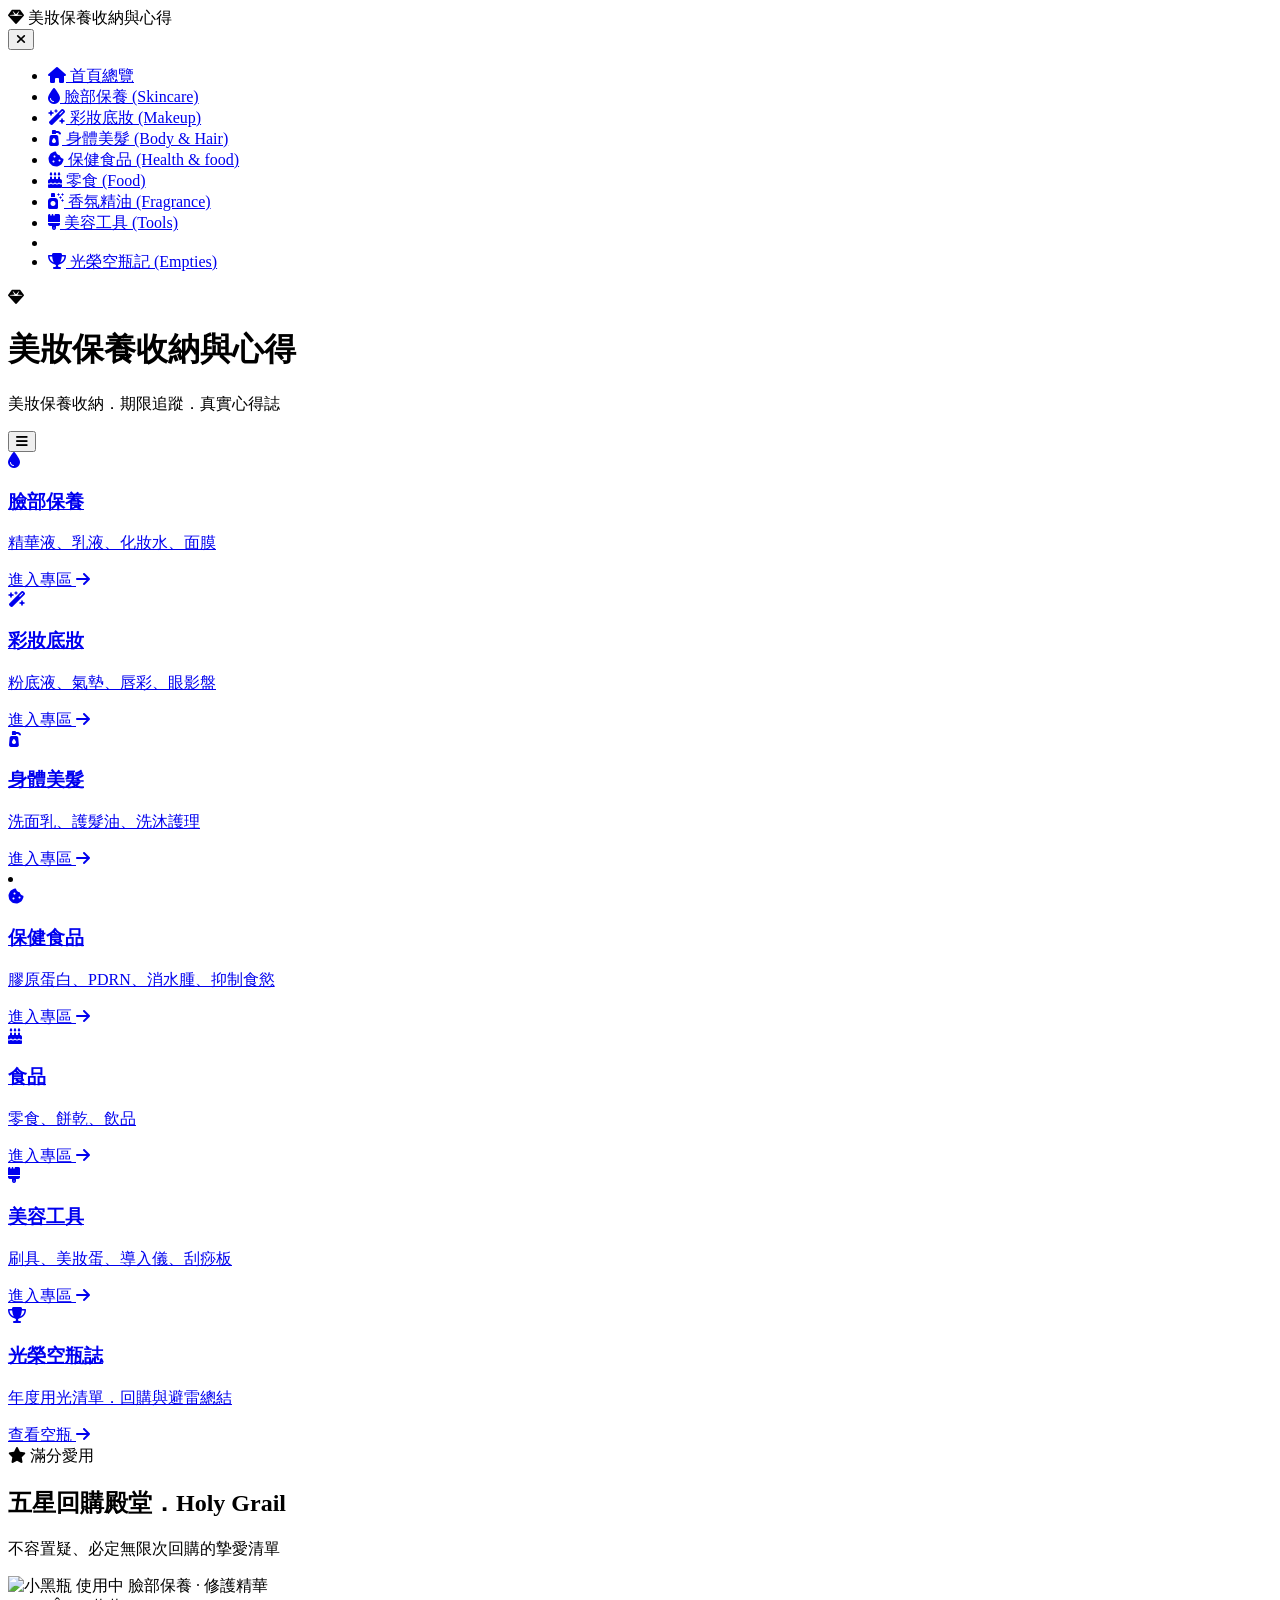
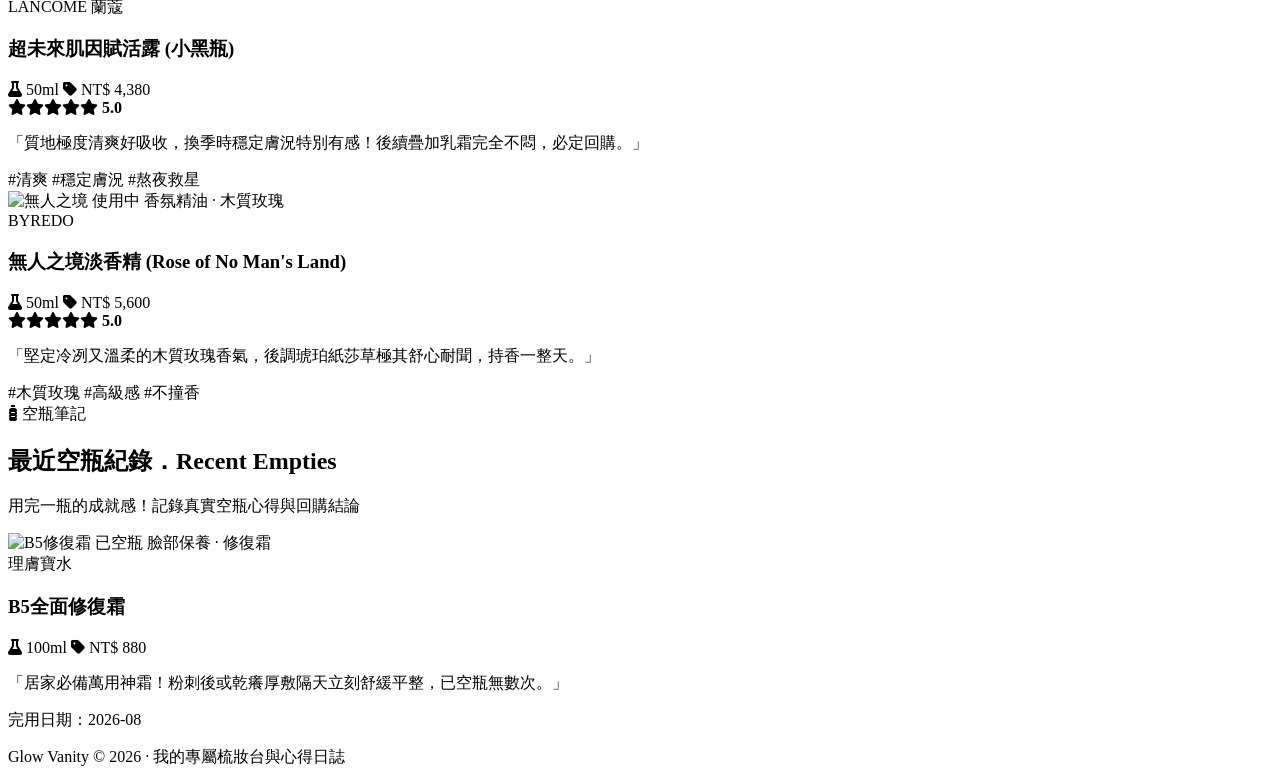
==== index.html @ 02de1ecd "Add files via upload" ====
<!DOCTYPE html>
<html lang="zh-TW">
<head>
  <meta charset="UTF-8">
  <meta name="viewport" content="width=device-width, initial-scale=1.0">
  <title>美妝保養收納與心得</title>
  
  <!-- Google Fonts & Font Awesome Icons -->
  <link rel="preconnect" href="https://fonts.googleapis.com">
  <link rel="preconnect" href="https://fonts.gstatic.com" crossorigin>
  <link href="https://fonts.googleapis.com/css2?family=Cinzel:wght@500;700&family=Noto+Serif+TC:wght@400;600;700&family=Plus+Jakarta+Sans:wght@300;400;500;600&display=swap" rel="stylesheet">
  <link rel="stylesheet" href="https://cdnjs.cloudflare.com/ajax/libs/font-awesome/6.4.0/css/all.min.css">
  
  <!-- 引入外部 CSS -->
  <link rel="stylesheet" href="CSS/index.css">
</head>
<body>
  <!-- 背景柔光氛圍裝飾 -->
  <div class="blob blob-1"></div>
  <div class="blob blob-2"></div>

  <!-- 漢堡側邊選單 (Drawer) -->
  <div class="drawer-overlay" id="drawerOverlay"></div>
  <nav class="side-drawer" id="sideDrawer">
    <div class="drawer-header">
      <div class="drawer-brand">
        <i class="fa-solid fa-gem"></i>
        <span>美妝保養收納與心得</span>
      </div>
      <button class="close-drawer-btn" id="closeDrawerBtn" aria-label="關閉選單">
        <i class="fa-solid fa-xmark"></i>
      </button>
    </div>
    <ul class="drawer-nav">
      <li>
        <a href="index.html" class="nav-link active">
          <i class="fa-solid fa-house"></i> 首頁總覽
        </a>
      </li>
      <li>
        <a href="skincare.html" class="nav-link">
          <i class="fa-solid fa-droplet"></i> 臉部保養 (Skincare)
        </a>
      </li>
      <li>
        <a href="makeup.html" class="nav-link">
          <i class="fa-solid fa-wand-magic-sparkles"></i> 彩妝底妝 (Makeup)
        </a>
      </li>
      <li>
        <a href="hairbody.html" class="nav-link">
          <i class="fa-solid fa-pump-soap"></i> 身體美髮 (Body & Hair)
        </a>
      </li>
      <li>
        <a href="healthfood.html" class="nav-link">
          <i class="fa-solid fa-cookie-bite"></i> 保健食品 (Health & food)
        </a>
      </li>
      <li>
        <a href="food.html" class="nav-link">
          <i class="fa-solid fa-cake-candles"></i> 零食 (Food)
        </a>
      </li>
      <li>
        <a href="perfume.html" class="nav-link">
          <i class="fa-solid fa-spray-can-sparkles"></i> 香氛精油 (Fragrance)
        </a>
      </li>
      <li>
        <a href="tools.html" class="nav-link">
          <i class="fa-solid fa-brush"></i> 美容工具 (Tools)
        </a>
      </li>
      <li class="divider"></li>
      <li>
        <a href="empties.html" class="nav-link">
          <i class="fa-solid fa-trophy"></i> 光榮空瓶記 (Empties)
        </a>
      </li>
    </ul>
  </nav>

  <div class="app-container">
    <!-- 頂部導覽列 -->
    <header class="app-header">
      <div class="brand">
        <div class="logo-icon"><i class="fa-solid fa-gem"></i></div>
        <div class="brand-text">
          <h1>美妝保養收納與心得</h1>
          <p class="subtitle">美妝保養收納．期限追蹤．真實心得誌</p>
        </div>
      </div>
      
      <!-- 漢堡按鈕 -->
      <button class="hamburger-btn" id="hamburgerBtn" aria-label="開啟選單">
        <i class="fa-solid fa-bars"></i>
      </button>
    </header>

    <!-- 區塊 2: 種類分區 -->
    <section class="home-section">

      <div class="category-portal-grid">
        <!-- 臉部保養 -->
        <a href="skincare.html" class="portal-card">
          <div class="portal-bg" style="background-image: url('https://images.unsplash.com/photo-1556228720-195a672e8a03?w=600&auto=format&fit=crop&q=80');"></div>
          <div class="portal-content">
            <div class="portal-icon"><i class="fa-solid fa-droplet"></i></div>
            <h3>臉部保養</h3>
            <p>精華液、乳液、化妝水、面膜</p>
            <span class="portal-link-text">進入專區 <i class="fa-solid fa-arrow-right"></i></span>
          </div>
        </a>

        <!-- 彩妝底妝 -->
        <a href="makeup.html" class="portal-card">
          <div class="portal-bg" style="background-image: url('https://images.unsplash.com/photo-1512496015851-a90fb38ba796?w=600&auto=format&fit=crop&q=80');"></div>
          <div class="portal-content">
            <div class="portal-icon"><i class="fa-solid fa-wand-magic-sparkles"></i></div>
            <h3>彩妝底妝</h3>
            <p>粉底液、氣墊、唇彩、眼影盤</p>
            <span class="portal-link-text">進入專區 <i class="fa-solid fa-arrow-right"></i></span>
          </div>
        </a>

        <!-- 身體美髮 -->
        <a href="bodyhair.html" class="portal-card">
          <div class="portal-bg" style="background-image: url('https://images.unsplash.com/photo-1535585209827-a15fcdbc4c2d?w=600&auto=format&fit=crop&q=80');"></div>
          <div class="portal-content">
            <div class="portal-icon"><i class="fa-solid fa-pump-soap"></i></div>
            <h3>身體美髮</h3>
            <p>洗面乳、護髮油、洗沐護理</p>
            <span class="portal-link-text">進入專區 <i class="fa-solid fa-arrow-right"></i></span>
          </div>
        </a><li>
        
        <!-- 保健食品 -->
        <a href="healthfood.html" class="portal-card">
          <div class="portal-bg" style="background-image: url('https://images.unsplash.com/photo-1584308666744-24d5c474f2ae?w=1200&auto=format&fit=crop&q=80');"></div>
          <div class="portal-content">
            <div class="portal-icon"><i class="fa-solid fa-cookie-bite"></i></div>
            <h3>保健食品</h3>
            <p>膠原蛋白、PDRN、消水腫、抑制食慾</p>
            <span class="portal-link-text">進入專區 <i class="fa-solid fa-arrow-right"></i></span>
          </div>
        </a>
        
        <!-- 食品 -->
        <a href="food.html" class="portal-card">
          <div class="portal-bg" style="background-image: url('https://images.unsplash.com/photo-1555396273-367ea4eb4db5?w=1600&auto=format&fit=crop&q=80');"></div>
          <div class="portal-content">
            <div class="portal-icon"><i class="fa-solid fa-cake-candles"></i></div>
            <h3>食品</h3>
            <p>零食、餅乾、飲品</p>
            <span class="portal-link-text">進入專區 <i class="fa-solid fa-arrow-right"></i></span>
          </div>
        </a>

        <!-- 美容工具 -->
        <a href="tools.html" class="portal-card">
          <div class="portal-bg" style="background-image: url('https://images.unsplash.com/photo-1527799820374-dcf8d9d4a388?w=600&auto=format&fit=crop&q=80');"></div>
          <div class="portal-content">
            <div class="portal-icon"><i class="fa-solid fa-brush"></i></div>
            <h3>美容工具</h3>
            <p>刷具、美妝蛋、導入儀、刮痧板</p>
            <span class="portal-link-text">進入專區 <i class="fa-solid fa-arrow-right"></i></span>
          </div>
        </a>

        <!-- 空瓶紀錄 -->
        <a href="empties.html" class="portal-card portal-card-accent">
          <div class="portal-bg" style="background-image: url('https://images.unsplash.com/photo-1608248597358-39ec86751225?w=600&auto=format&fit=crop&q=80');"></div>
          <div class="portal-content">
            <div class="portal-icon"><i class="fa-solid fa-trophy"></i></div>
            <h3>光榮空瓶誌</h3>
            <p>年度用光清單．回購與避雷總結</p>
            <span class="portal-link-text">查看空瓶 <i class="fa-solid fa-arrow-right"></i></span>
          </div>
        </a>
      </div>
    </section>

    <!-- 區塊 3: 5 星回購殿堂 (Holy Grail) -->
    <section class="home-section">
      <div class="section-header">
        <div class="section-title-wrap">
          <span class="section-badge badge-gold"><i class="fa-solid fa-star"></i> 滿分愛用</span>
          <h2>五星回購殿堂．Holy Grail</h2>
        </div>
        <p class="section-desc">不容置疑、必定無限次回購的摯愛清單</p>
      </div>

      <div class="products-container grid-view">
        <!-- 5星愛用 1 -->
        <article class="product-card" data-category="skincare" data-status="opened" data-expiry="2027-10-01">
          <div class="card-img-wrapper">
            <img src="https://images.unsplash.com/photo-1620916566398-39f1143ab7be?w=600&auto=format&fit=crop&q=80" alt="小黑瓶" loading="lazy">
            <span class="status-badge status-opened">使用中</span>
            <span class="category-tag">臉部保養 · 修護精華</span>
          </div>
          <div class="card-body">
            <div class="card-header-info">
              <span class="brand-title">LANCÔME 蘭蔻</span>
              <h3 class="product-title">超未來肌因賦活露 (小黑瓶)</h3>
            </div>
            <div class="product-meta">
              <span class="meta-item"><i class="fa-solid fa-flask"></i> 50ml</span>
              <span class="meta-item"><i class="fa-solid fa-tag"></i> NT$ 4,380</span>
            </div>
            <div class="review-box">
              <div class="rating-stars">
                <i class="fa-solid fa-star"></i><i class="fa-solid fa-star"></i><i class="fa-solid fa-star"></i><i class="fa-solid fa-star"></i><i class="fa-solid fa-star"></i>
                <strong class="rating-score">5.0</strong>
              </div>
              <p class="review-text">「質地極度清爽好吸收，換季時穩定膚況特別有感！後續疊加乳霜完全不悶，必定回購。」</p>
            </div>
            <div class="tags-list">
              <span class="tag-item">#清爽</span>
              <span class="tag-item">#穩定膚況</span>
              <span class="tag-item">#熬夜救星</span>
            </div>
          </div>
        </article>

        <!-- 5星愛用 2 -->
        <article class="product-card" data-category="perfume" data-status="opened" data-expiry="2029-01-01">
          <div class="card-img-wrapper">
            <img src="https://images.unsplash.com/photo-1592945403244-b3fbafd7f539?w=600&auto=format&fit=crop&q=80" alt="無人之境" loading="lazy">
            <span class="status-badge status-opened">使用中</span>
            <span class="category-tag">香氛精油 · 木質玫瑰</span>
          </div>
          <div class="card-body">
            <div class="card-header-info">
              <span class="brand-title">BYREDO</span>
              <h3 class="product-title">無人之境淡香精 (Rose of No Man's Land)</h3>
            </div>
            <div class="product-meta">
              <span class="meta-item"><i class="fa-solid fa-flask"></i> 50ml</span>
              <span class="meta-item"><i class="fa-solid fa-tag"></i> NT$ 5,600</span>
            </div>
            <div class="review-box">
              <div class="rating-stars">
                <i class="fa-solid fa-star"></i><i class="fa-solid fa-star"></i><i class="fa-solid fa-star"></i><i class="fa-solid fa-star"></i><i class="fa-solid fa-star"></i>
                <strong class="rating-score">5.0</strong>
              </div>
              <p class="review-text">「堅定冷冽又溫柔的木質玫瑰香氣，後調琥珀紙莎草極其舒心耐聞，持香一整天。」</p>
            </div>
            <div class="tags-list">
              <span class="tag-item">#木質玫瑰</span>
              <span class="tag-item">#高級感</span>
              <span class="tag-item">#不撞香</span>
            </div>
          </div>
        </article>
      </div>
    </section>

    <!-- 區塊 4: 最近空瓶總結 (Recent Empties) -->
    <section class="home-section">
      <div class="section-header">
        <div class="section-title-wrap">
          <span class="section-badge badge-purple"><i class="fa-solid fa-bottle-water"></i> 空瓶筆記</span>
          <h2>最近空瓶紀錄．Recent Empties</h2>
        </div>
        <p class="section-desc">用完一瓶的成就感！記錄真實空瓶心得與回購結論</p>
      </div>

      <div class="products-container grid-view">
        <article class="product-card" data-category="skincare" data-status="empty" data-expiry="2026-06-01">
          <div class="card-img-wrapper">
            <img src="https://images.unsplash.com/photo-1608248597358-39ec86751225?w=600&auto=format&fit=crop&q=80" alt="B5修復霜" loading="lazy">
            <span class="status-badge status-empty">已空瓶</span>
            <span class="category-tag">臉部保養 · 修復霜</span>
          </div>
          <div class="card-body">
            <div class="card-header-info">
              <span class="brand-title">理膚寶水</span>
              <h3 class="product-title">B5全面修復霜</h3>
            </div>
            <div class="product-meta">
              <span class="meta-item"><i class="fa-solid fa-flask"></i> 100ml</span>
              <span class="meta-item"><i class="fa-solid fa-tag"></i> NT$ 880</span>
            </div>
            <div class="review-box">
              <p class="review-text">「居家必備萬用神霜！粉刺後或乾癢厚敷隔天立刻舒緩平整，已空瓶無數次。」</p>
            </div>
            <div class="card-footer">
              <span class="open-date-text">完用日期：2026-08</span>
            </div>
          </div>
        </article>
      </div>
    </section>

    <!-- 頁尾 -->
    <footer class="app-footer">
      <p>Glow Vanity &copy; 2026 · 我的專屬梳妝台與心得日誌</p>
    </footer>
  </div>

  <!-- 引入外部 JavaScript -->
  <script src="JS/index.js"></script>
</body>
</html>
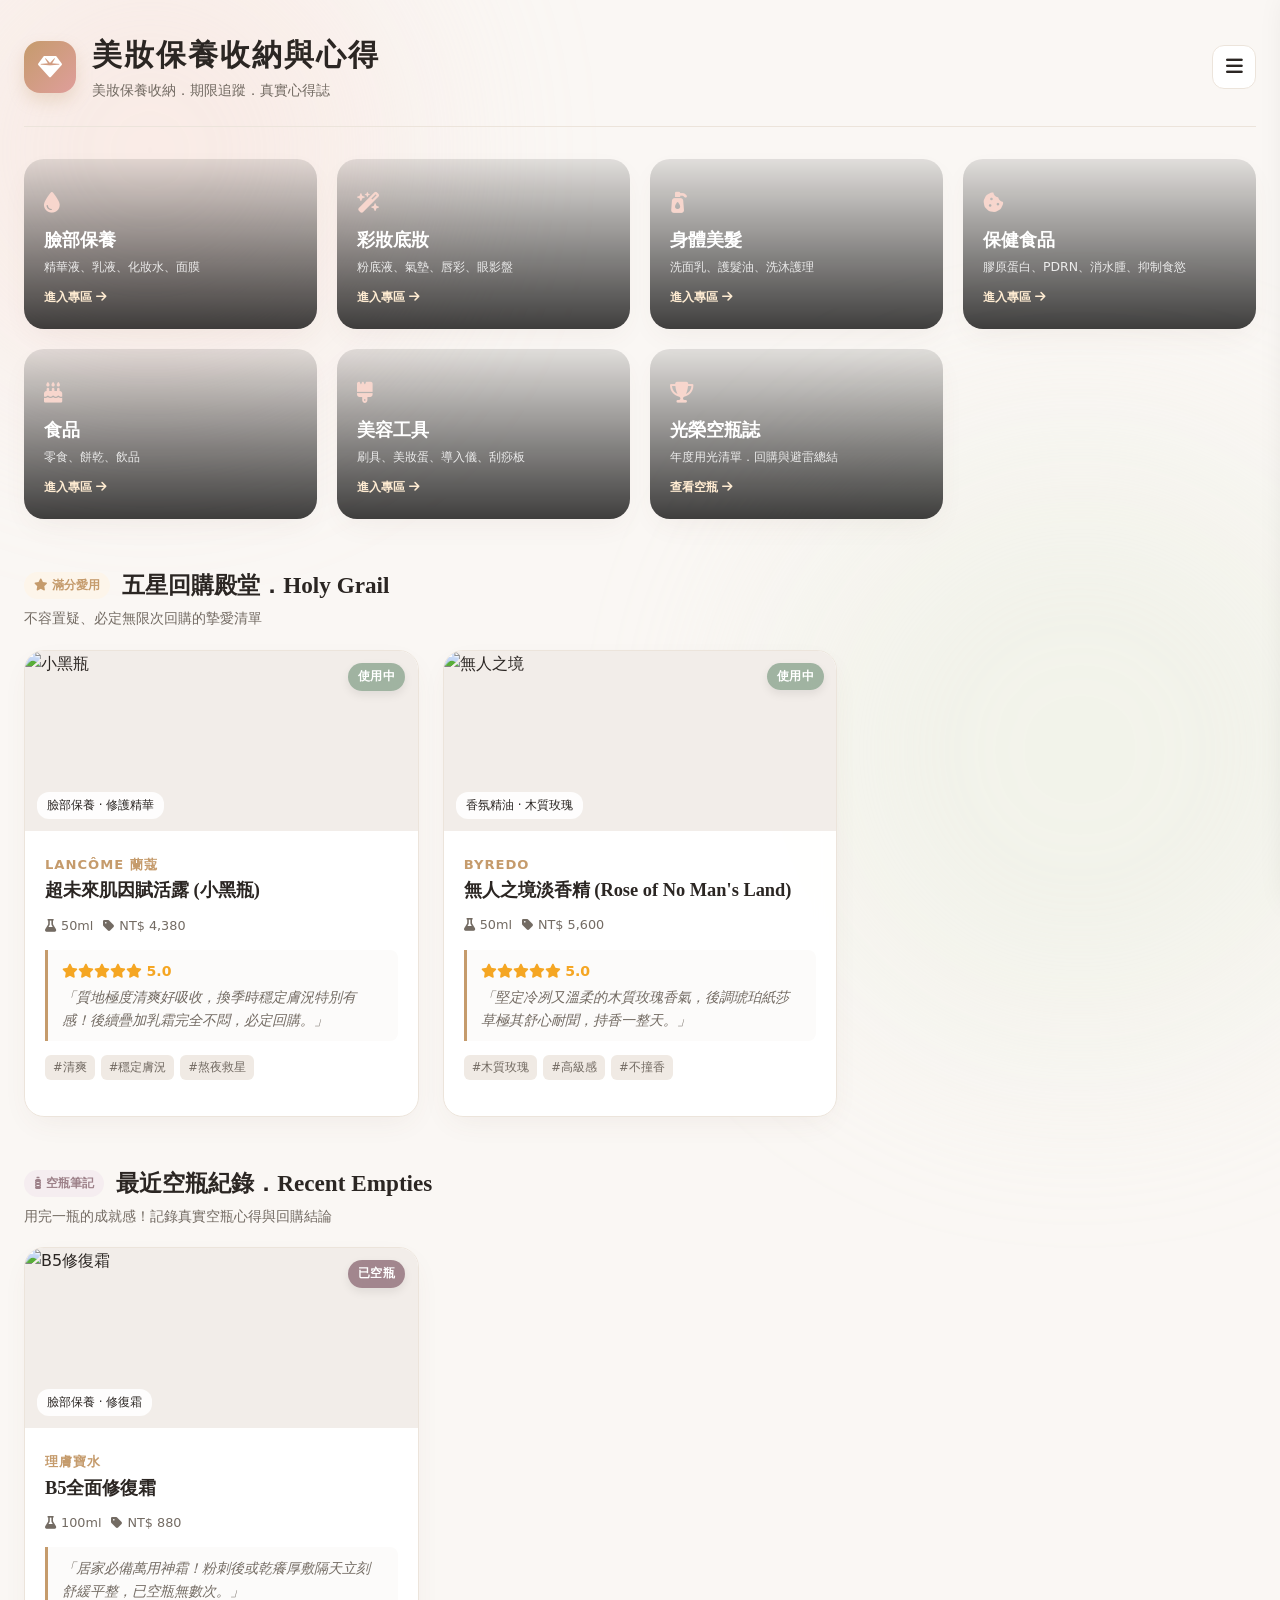
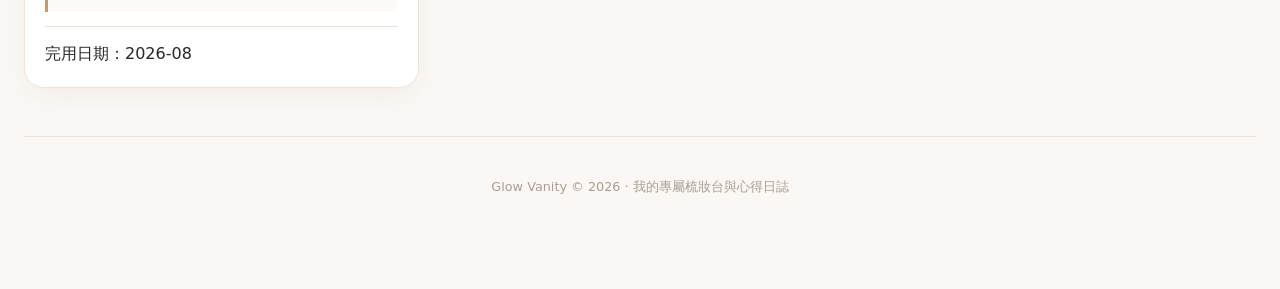
==== commit b033fce9: "OK" ====
--- a/index.html
+++ b/index.html
@@ -133,7 +133,7 @@
             <p>洗面乳、護髮油、洗沐護理</p>
             <span class="portal-link-text">進入專區 <i class="fa-solid fa-arrow-right"></i></span>
           </div>
-        </a><li>
+        </a>
         
         <!-- 保健食品 -->
         <a href="healthfood.html" class="portal-card">
--- a/CSS/index.css
+++ b/CSS/index.css
@@ -0,0 +1,998 @@
+:root {
+  --font-serif: 'Noto Serif TC', 'Cinzel', Georgia, serif;
+  --font-sans: 'Plus Jakarta Sans', system-ui, -apple-system, sans-serif;
+
+  /* 法式柔和法蘭西奶茶色盤 */
+  --bg-color: #faf7f4;
+  --card-bg: rgba(255, 255, 255, 0.94);
+  --accent-gold: #c59b6c;
+  --accent-gold-hover: #b08453;
+  --accent-rose: #df9e9b;
+  --accent-sage: #9bb09e;
+  --accent-coral: #e07a5f;
+  --accent-purple: #9d8189;
+  
+  --text-dark: #2b2623;
+  --text-muted: #736b63;
+  --text-light: #a89f91;
+  --border-color: #ece4db;
+  --card-shadow: 0 10px 30px -8px rgba(110, 80, 60, 0.08);
+  --hover-shadow: 0 20px 40px -10px rgba(110, 80, 60, 0.14);
+  --border-radius-lg: 20px;
+  --border-radius-md: 12px;
+  --border-radius-sm: 8px;
+  --transition: all 0.28s cubic-bezier(0.4, 0, 0.2, 1);
+}
+
+* {
+  box-sizing: border-box;
+  margin: 0;
+  padding: 0;
+}
+
+body {
+  background-color: var(--bg-color);
+  color: var(--text-dark);
+  font-family: var(--font-sans);
+  line-height: 1.6;
+  min-height: 100vh;
+  position: relative;
+  overflow-x: hidden;
+  padding-bottom: 60px;
+}
+
+/* 背景柔光氛圍 */
+.blob {
+  position: fixed;
+  border-radius: 50%;
+  filter: blur(100px);
+  z-index: -1;
+  opacity: 0.35;
+  pointer-events: none;
+}
+.blob-1 {
+  width: 500px;
+  height: 500px;
+  background: #f7d6cd;
+  top: -100px;
+  left: -100px;
+}
+.blob-2 {
+  width: 600px;
+  height: 600px;
+  background: #e3ebd8;
+  bottom: -150px;
+  right: -100px;
+}
+
+.app-container {
+  max-width: 1280px;
+  margin: 0 auto;
+  padding: 32px 24px;
+}
+
+/* Header */
+.app-header {
+  display: flex;
+  justify-content: space-between;
+  align-items: center;
+  flex-wrap: wrap;
+  gap: 20px;
+  margin-bottom: 32px;
+  padding-bottom: 24px;
+  border-bottom: 1px solid var(--border-color);
+}
+
+.brand {
+  display: flex;
+  align-items: center;
+  gap: 16px;
+}
+
+.logo-icon {
+  width: 52px;
+  height: 52px;
+  background: linear-gradient(135deg, var(--accent-gold), var(--accent-rose));
+  color: #fff;
+  display: grid;
+  place-items: center;
+  border-radius: 16px;
+  font-size: 1.5rem;
+  box-shadow: 0 8px 16px rgba(197, 155, 108, 0.25);
+}
+
+.brand-text h1 {
+  font-family: var(--font-serif);
+  font-size: 1.85rem;
+  letter-spacing: 2px;
+  color: var(--text-dark);
+  font-weight: 700;
+}
+
+.brand-text .subtitle {
+  font-size: 0.88rem;
+  color: var(--text-muted);
+}
+
+.header-actions {
+  display: flex;
+  align-items: center;
+  gap: 12px;
+}
+
+/* 按鈕風格 */
+.btn {
+  display: inline-flex;
+  align-items: center;
+  gap: 8px;
+  padding: 10px 20px;
+  border-radius: 30px;
+  font-size: 0.92rem;
+  font-weight: 500;
+  cursor: pointer;
+  border: none;
+  transition: var(--transition);
+  font-family: var(--font-sans);
+}
+
+.btn-primary {
+  background: linear-gradient(135deg, var(--accent-gold), #b38654);
+  color: white;
+  box-shadow: 0 6px 16px rgba(197, 155, 108, 0.3);
+}
+
+.btn-primary:hover {
+  transform: translateY(-2px);
+  box-shadow: 0 10px 20px rgba(197, 155, 108, 0.4);
+}
+
+.btn-outline {
+  background: #ffffff;
+  color: var(--text-dark);
+  border: 1px solid var(--border-color);
+}
+
+.btn-outline:hover {
+  background: #fbf9f6;
+  border-color: var(--accent-gold);
+}
+
+/* 儀表板統計區 */
+.dashboard-stats {
+  display: grid;
+  grid-template-columns: repeat(auto-fit, minmax(220px, 1fr));
+  gap: 18px;
+  margin-bottom: 28px;
+}
+
+.stat-card {
+  background: var(--card-bg);
+  padding: 20px;
+  border-radius: var(--border-radius-lg);
+  border: 1px solid var(--border-color);
+  box-shadow: var(--card-shadow);
+  display: flex;
+  align-items: center;
+  gap: 16px;
+  cursor: pointer;
+  transition: var(--transition);
+  backdrop-filter: blur(10px);
+}
+
+.stat-card:hover {
+  transform: translateY(-3px);
+  box-shadow: var(--hover-shadow);
+  border-color: var(--accent-gold);
+}
+
+.stat-icon {
+  width: 48px;
+  height: 48px;
+  border-radius: 14px;
+  display: grid;
+  place-items: center;
+  font-size: 1.3rem;
+  background: rgba(197, 155, 108, 0.15);
+  color: var(--accent-gold);
+}
+.stat-icon-green { background: rgba(155, 176, 158, 0.2); color: var(--accent-sage); }
+.stat-icon-purple { background: rgba(157, 129, 137, 0.2); color: var(--accent-purple); }
+.stat-icon-coral { background: rgba(224, 122, 95, 0.15); color: var(--accent-coral); }
+
+.stat-num {
+  font-size: 1.6rem;
+  font-weight: 700;
+  display: block;
+  font-family: var(--font-serif);
+  line-height: 1.2;
+}
+.stat-label {
+  font-size: 0.82rem;
+  color: var(--text-muted);
+}
+
+/* 分類標籤 Pills */
+.category-pills {
+  display: flex;
+  gap: 10px;
+  overflow-x: auto;
+  padding-bottom: 12px;
+  margin-bottom: 24px;
+  scrollbar-width: thin;
+}
+
+.pill {
+  display: inline-flex;
+  align-items: center;
+  gap: 8px;
+  padding: 9px 18px;
+  border-radius: 20px;
+  background: white;
+  border: 1px solid var(--border-color);
+  color: var(--text-muted);
+  font-size: 0.9rem;
+  font-weight: 500;
+  cursor: pointer;
+  white-space: nowrap;
+  transition: var(--transition);
+}
+
+.pill:hover {
+  border-color: var(--accent-gold);
+  color: var(--accent-gold);
+}
+
+.pill.active {
+  background: var(--text-dark);
+  color: white;
+  border-color: var(--text-dark);
+}
+
+/* 篩選與工具列 */
+.toolbar {
+  display: flex;
+  justify-content: space-between;
+  align-items: center;
+  flex-wrap: wrap;
+  gap: 16px;
+  margin-bottom: 28px;
+}
+
+.search-box {
+  flex: 1;
+  min-width: 280px;
+  position: relative;
+  display: flex;
+  align-items: center;
+}
+
+.search-box i.fa-magnifying-glass {
+  position: absolute;
+  left: 16px;
+  color: var(--text-light);
+}
+
+.search-box input {
+  width: 100%;
+  padding: 12px 40px 12px 44px;
+  border-radius: 30px;
+  border: 1px solid var(--border-color);
+  background: white;
+  font-size: 0.92rem;
+  outline: none;
+  transition: var(--transition);
+}
+
+.search-box input:focus {
+  border-color: var(--accent-gold);
+  box-shadow: 0 0 0 3px rgba(197, 155, 108, 0.15);
+}
+
+.clear-btn {
+  position: absolute;
+  right: 14px;
+  background: none;
+  border: none;
+  color: var(--text-light);
+  cursor: pointer;
+}
+
+.filter-controls {
+  display: flex;
+  align-items: center;
+  gap: 12px;
+  flex-wrap: wrap;
+}
+
+.custom-select {
+  padding: 10px 16px;
+  border-radius: 20px;
+  border: 1px solid var(--border-color);
+  background: white;
+  color: var(--text-dark);
+  font-size: 0.88rem;
+  outline: none;
+  cursor: pointer;
+}
+
+.view-toggles {
+  display: flex;
+  border: 1px solid var(--border-color);
+  border-radius: 20px;
+  overflow: hidden;
+  background: white;
+}
+
+.view-btn {
+  border: none;
+  background: transparent;
+  padding: 8px 14px;
+  cursor: pointer;
+  color: var(--text-muted);
+  transition: var(--transition);
+}
+
+.view-btn.active {
+  background: var(--text-dark);
+  color: white;
+}
+
+/* 產品卡片區 (Grid View) */
+.products-container.grid-view {
+  display: grid;
+  grid-template-columns: repeat(auto-fill, minmax(320px, 1fr));
+  gap: 24px;
+}
+
+.product-card {
+  background: var(--card-bg);
+  border-radius: var(--border-radius-lg);
+  border: 1px solid var(--border-color);
+  box-shadow: var(--card-shadow);
+  overflow: hidden;
+  display: flex;
+  flex-direction: column;
+  transition: var(--transition);
+  position: relative;
+  backdrop-filter: blur(10px);
+}
+
+.product-card:hover {
+  transform: translateY(-5px);
+  box-shadow: var(--hover-shadow);
+  border-color: rgba(197, 155, 108, 0.4);
+}
+
+.card-img-wrapper {
+  height: 180px;
+  position: relative;
+  overflow: hidden;
+  background-color: #f2ede9;
+}
+
+.card-img-wrapper img {
+  width: 100%;
+  height: 100%;
+  object-fit: cover;
+  transition: transform 0.5s ease;
+}
+
+.product-card:hover .card-img-wrapper img {
+  transform: scale(1.05);
+}
+
+.status-badge {
+  position: absolute;
+  top: 12px;
+  right: 12px;
+  padding: 4px 10px;
+  border-radius: 20px;
+  font-size: 0.75rem;
+  font-weight: 600;
+  letter-spacing: 0.5px;
+  backdrop-filter: blur(8px);
+  box-shadow: 0 4px 10px rgba(0,0,0,0.08);
+}
+.status-opened { background: rgba(155, 176, 158, 0.95); color: #fff; }
+.status-unopened { background: rgba(197, 155, 108, 0.95); color: #fff; }
+.status-empty { background: rgba(157, 129, 137, 0.95); color: #fff; }
+.status-archived { background: rgba(115, 107, 99, 0.85); color: #fff; }
+
+.category-tag {
+  position: absolute;
+  bottom: 12px;
+  left: 12px;
+  background: rgba(255, 255, 255, 0.9);
+  padding: 4px 10px;
+  border-radius: 12px;
+  font-size: 0.75rem;
+  color: var(--text-dark);
+  font-weight: 500;
+}
+
+.card-body {
+  padding: 20px;
+  display: flex;
+  flex-direction: column;
+  flex-grow: 1;
+}
+
+.card-header-info {
+  margin-bottom: 12px;
+}
+
+.brand-title {
+  font-size: 0.82rem;
+  font-weight: 600;
+  text-transform: uppercase;
+  color: var(--accent-gold);
+  letter-spacing: 1px;
+}
+
+.product-title {
+  font-size: 1.15rem;
+  font-weight: 600;
+  color: var(--text-dark);
+  margin-top: 2px;
+  font-family: var(--font-serif);
+  line-height: 1.35;
+}
+
+.product-meta {
+  display: flex;
+  flex-wrap: wrap;
+  gap: 10px;
+  font-size: 0.8rem;
+  color: var(--text-muted);
+  margin-bottom: 14px;
+}
+
+.meta-item {
+  display: flex;
+  align-items: center;
+  gap: 5px;
+}
+
+/* 效期警示進度 */
+.expiry-indicator {
+  background: #fdfaf7;
+  border-radius: 10px;
+  padding: 10px 12px;
+  margin-bottom: 14px;
+  border: 1px dashed var(--border-color);
+  font-size: 0.8rem;
+}
+
+.expiry-indicator.warning {
+  border-color: var(--accent-coral);
+  background: #fff5f2;
+  color: var(--accent-coral);
+  font-weight: 600;
+}
+
+.expiry-indicator.expired {
+  background: #fde8e8;
+  border-color: #e53e3e;
+  color: #c53030;
+  font-weight: 600;
+}
+
+/* 心得評論區塊 */
+.review-box {
+  background: #fcfbfa;
+  border-left: 3px solid var(--accent-gold);
+  padding: 10px 14px;
+  border-radius: 0 var(--border-radius-sm) var(--border-radius-sm) 0;
+  margin-bottom: 14px;
+}
+
+.rating-stars {
+  color: #f5a623;
+  font-size: 0.88rem;
+  margin-bottom: 4px;
+}
+
+.review-text {
+  font-size: 0.88rem;
+  color: var(--text-muted);
+  font-style: italic;
+  display: -webkit-box;
+  -webkit-line-clamp: 3;
+  -webkit-box-orient: vertical;
+  overflow: hidden;
+}
+
+.tags-list {
+  display: flex;
+  flex-wrap: wrap;
+  gap: 6px;
+  margin-bottom: 16px;
+}
+
+.tag-item {
+  background: #f0eae4;
+  color: var(--text-muted);
+  font-size: 0.72rem;
+  padding: 3px 8px;
+  border-radius: 6px;
+}
+
+.card-footer {
+  margin-top: auto;
+  padding-top: 14px;
+  border-top: 1px solid var(--border-color);
+  display: flex;
+  justify-content: space-between;
+  align-items: center;
+}
+
+.card-actions {
+  display: flex;
+  gap: 8px;
+}
+
+.icon-action-btn {
+  width: 32px;
+  height: 32px;
+  border-radius: 50%;
+  border: 1px solid var(--border-color);
+  background: white;
+  color: var(--text-muted);
+  cursor: pointer;
+  display: grid;
+  place-items: center;
+  transition: var(--transition);
+}
+
+.icon-action-btn:hover {
+  background: var(--text-dark);
+  color: #fff;
+  border-color: var(--text-dark);
+}
+
+.icon-action-btn.delete:hover {
+  background: var(--accent-coral);
+  border-color: var(--accent-coral);
+}
+
+/* 清單檢視 (List View) */
+.products-container.list-view {
+  display: flex;
+  flex-direction: column;
+  gap: 12px;
+}
+
+.products-container.list-view .product-card {
+  flex-direction: row;
+  height: auto;
+  align-items: center;
+}
+
+.products-container.list-view .card-img-wrapper {
+  width: 140px;
+  height: 140px;
+  flex-shrink: 0;
+}
+
+.products-container.list-view .card-body {
+  padding: 14px 20px;
+}
+
+.products-container.list-view .review-box {
+  margin-bottom: 6px;
+}
+
+/* 空狀態 */
+.empty-state {
+  text-align: center;
+  padding: 60px 20px;
+  background: var(--card-bg);
+  border-radius: var(--border-radius-lg);
+  border: 1px dashed var(--border-color);
+  margin-top: 20px;
+}
+
+.empty-icon {
+  font-size: 3.5rem;
+  color: var(--text-light);
+  margin-bottom: 16px;
+}
+
+.empty-state h3 {
+  font-family: var(--font-serif);
+  font-size: 1.4rem;
+  margin-bottom: 8px;
+}
+
+.empty-state p {
+  color: var(--text-muted);
+  margin-bottom: 20px;
+}
+
+/* 彈窗 Modal */
+.modal-backdrop {
+  position: fixed;
+  inset: 0;
+  background: rgba(43, 38, 35, 0.55);
+  backdrop-filter: blur(6px);
+  z-index: 1000;
+  display: flex;
+  align-items: center;
+  justify-content: center;
+  padding: 20px;
+  opacity: 1;
+  transition: opacity 0.3s ease;
+}
+
+.modal-backdrop.hidden {
+  opacity: 0;
+  pointer-events: none;
+}
+
+.modal-card {
+  background: white;
+  width: 100%;
+  max-width: 680px;
+  max-height: 90vh;
+  border-radius: var(--border-radius-lg);
+  box-shadow: 0 25px 50px -12px rgba(0, 0, 0, 0.25);
+  display: flex;
+  flex-direction: column;
+  overflow: hidden;
+  animation: modalSlideUp 0.3s ease;
+}
+
+@keyframes modalSlideUp {
+  from { transform: translateY(20px); opacity: 0; }
+  to { transform: translateY(0); opacity: 1; }
+}
+
+.modal-header {
+  padding: 20px 24px;
+  border-bottom: 1px solid var(--border-color);
+  display: flex;
+  justify-content: space-between;
+  align-items: center;
+}
+
+.modal-header h2 {
+  font-family: var(--font-serif);
+  font-size: 1.35rem;
+  color: var(--text-dark);
+}
+
+.close-modal {
+  background: none;
+  border: none;
+  font-size: 1.25rem;
+  color: var(--text-light);
+  cursor: pointer;
+  transition: var(--transition);
+}
+
+.close-modal:hover { color: var(--text-dark); }
+
+.modal-form {
+  padding: 24px;
+  overflow-y: auto;
+}
+
+.form-grid {
+  display: grid;
+  grid-template-columns: 1fr 1fr;
+  gap: 16px;
+}
+
+@media (max-width: 600px) {
+  .form-grid { grid-template-columns: 1fr; }
+  .products-container.list-view .product-card { flex-direction: column; }
+  .products-container.list-view .card-img-wrapper { width: 100%; height: 180px; }
+}
+
+.form-group {
+  margin-bottom: 16px;
+  display: flex;
+  flex-direction: column;
+  gap: 6px;
+}
+
+.form-group label {
+  font-size: 0.85rem;
+  font-weight: 600;
+  color: var(--text-dark);
+}
+
+.form-group label.required::after {
+  content: " *";
+  color: var(--accent-coral);
+}
+
+.form-group input,
+.form-group select,
+.form-group textarea {
+  width: 100%;
+  padding: 10px 14px;
+  border-radius: var(--border-radius-sm);
+  border: 1px solid var(--border-color);
+  background: #fdfdfc;
+  font-family: var(--font-sans);
+  font-size: 0.9rem;
+  outline: none;
+  transition: var(--transition);
+}
+
+.form-group input:focus,
+.form-group select:focus,
+.form-group textarea:focus {
+  border-color: var(--accent-gold);
+  box-shadow: 0 0 0 3px rgba(197, 155, 108, 0.15);
+}
+
+.section-divider {
+  position: relative;
+  text-align: center;
+  margin: 20px 0 16px 0;
+}
+
+.section-divider::before {
+  content: '';
+  position: absolute;
+  top: 50%;
+  left: 0;
+  right: 0;
+  height: 1px;
+  background: var(--border-color);
+}
+
+.section-divider span {
+  position: relative;
+  background: white;
+  padding: 0 12px;
+  font-size: 0.82rem;
+  font-weight: 600;
+  color: var(--accent-gold);
+  letter-spacing: 0.5px;
+}
+
+/* 星級評分輸入 */
+.star-rating-input {
+  display: flex;
+  align-items: center;
+  gap: 6px;
+  font-size: 1.4rem;
+  color: #d1c7bc;
+  cursor: pointer;
+}
+
+.star-rating-input i.active {
+  color: #f5a623;
+}
+
+.rating-text {
+  margin-left: 10px;
+  font-size: 0.88rem;
+  color: var(--text-muted);
+  font-weight: 500;
+}
+
+.modal-footer {
+  display: flex;
+  justify-content: flex-end;
+  gap: 12px;
+  margin-top: 24px;
+  padding-top: 16px;
+  border-top: 1px solid var(--border-color);
+}
+
+.hidden {
+  display: none !important;
+}
+
+/* 漢堡按鈕與側邊抽屜導覽 */
+.hamburger-btn {
+  background: white;
+  border: 1px solid var(--border-color);
+  width: 44px;
+  height: 44px;
+  border-radius: 12px;
+  font-size: 1.2rem;
+  color: var(--text-dark);
+  cursor: pointer;
+  display: grid;
+  place-items: center;
+  transition: var(--transition);
+}
+.hamburger-btn:hover {
+  background: var(--text-dark);
+  color: white;
+}
+
+.drawer-overlay {
+  position: fixed;
+  inset: 0;
+  background: rgba(0, 0, 0, 0.45);
+  backdrop-filter: blur(4px);
+  z-index: 998;
+  opacity: 0;
+  pointer-events: none;
+  transition: opacity 0.3s ease;
+}
+.drawer-overlay.active {
+  opacity: 1;
+  pointer-events: auto;
+}
+
+.side-drawer {
+  position: fixed;
+  top: 0;
+  right: -320px;
+  width: 300px;
+  height: 100vh;
+  background: white;
+  z-index: 999;
+  box-shadow: -10px 0 30px rgba(0, 0, 0, 0.1);
+  display: flex;
+  flex-direction: column;
+  transition: right 0.35s cubic-bezier(0.4, 0, 0.2, 1);
+  padding: 24px;
+}
+.side-drawer.active {
+  right: 0;
+}
+
+.drawer-header {
+  display: flex;
+  justify-content: space-between;
+  align-items: center;
+  padding-bottom: 20px;
+  border-bottom: 1px solid var(--border-color);
+  margin-bottom: 20px;
+}
+.drawer-brand {
+  font-family: var(--font-serif);
+  font-weight: 700;
+  color: var(--accent-gold);
+  display: flex;
+  align-items: center;
+  gap: 8px;
+}
+.close-drawer-btn {
+  background: none;
+  border: none;
+  font-size: 1.2rem;
+  color: var(--text-muted);
+  cursor: pointer;
+}
+
+.drawer-nav {
+  list-style: none;
+  display: flex;
+  flex-direction: column;
+  gap: 8px;
+}
+.drawer-nav .nav-link {
+  display: flex;
+  align-items: center;
+  gap: 12px;
+  padding: 12px 16px;
+  border-radius: var(--border-radius-sm);
+  color: var(--text-dark);
+  text-decoration: none;
+  font-weight: 500;
+  transition: var(--transition);
+}
+.drawer-nav .nav-link:hover,
+.drawer-nav .nav-link.active {
+  background: #f7f3ee;
+  color: var(--accent-gold);
+}
+.drawer-nav .divider {
+  height: 1px;
+  background: var(--border-color);
+  margin: 12px 0;
+}
+
+/* 種類傳送門卡片 (Portal Grid) */
+.home-section {
+  margin-bottom: 48px;
+}
+.section-header {
+  margin-bottom: 20px;
+}
+.section-title-wrap {
+  display: flex;
+  align-items: center;
+  gap: 12px;
+}
+.section-header h2 {
+  font-family: var(--font-serif);
+  font-size: 1.45rem;
+  color: var(--text-dark);
+}
+.section-badge {
+  background: #f0eae4;
+  color: var(--text-muted);
+  font-size: 0.75rem;
+  padding: 4px 10px;
+  border-radius: 20px;
+  font-weight: 600;
+}
+.section-badge.badge-warning { background: #fff1ec; color: var(--accent-coral); }
+.section-badge.badge-gold { background: #fdf5ea; color: var(--accent-gold); }
+.section-badge.badge-purple { background: #f5edf0; color: var(--accent-purple); }
+.section-desc {
+  font-size: 0.85rem;
+  color: var(--text-muted);
+  margin-top: 4px;
+}
+
+.category-portal-grid {
+  display: grid;
+  grid-template-columns: repeat(auto-fill, minmax(260px, 1fr));
+  gap: 20px;
+}
+.portal-card {
+  position: relative;
+  height: 170px;
+  border-radius: var(--border-radius-lg);
+  overflow: hidden;
+  text-decoration: none;
+  display: flex;
+  align-items: flex-end;
+  padding: 20px;
+  box-shadow: var(--card-shadow);
+  transition: var(--transition);
+}
+.portal-card:hover {
+  transform: translateY(-4px);
+  box-shadow: var(--hover-shadow);
+}
+.portal-bg {
+  position: absolute;
+  inset: 0;
+  background-size: cover;
+  background-position: center;
+  transition: transform 0.5s ease;
+}
+.portal-card:hover .portal-bg {
+  transform: scale(1.08);
+}
+.portal-card::after {
+  content: '';
+  position: absolute;
+  inset: 0;
+  background: linear-gradient(180deg, rgba(0,0,0,0.1) 0%, rgba(0,0,0,0.75) 100%);
+}
+.portal-content {
+  position: relative;
+  z-index: 1;
+  color: white;
+}
+.portal-icon {
+  font-size: 1.3rem;
+  margin-bottom: 6px;
+  color: #f7d6cd;
+}
+.portal-content h3 {
+  font-family: var(--font-serif);
+  font-size: 1.15rem;
+  margin-bottom: 2px;
+}
+.portal-content p {
+  font-size: 0.78rem;
+  opacity: 0.85;
+  margin-bottom: 6px;
+}
+.portal-link-text {
+  font-size: 0.75rem;
+  font-weight: 600;
+  color: #ffecd2;
+}
+
+.app-footer {
+  text-align: center;
+  padding-top: 40px;
+  border-top: 1px solid var(--border-color);
+  font-size: 0.8rem;
+  color: var(--text-light);
+}
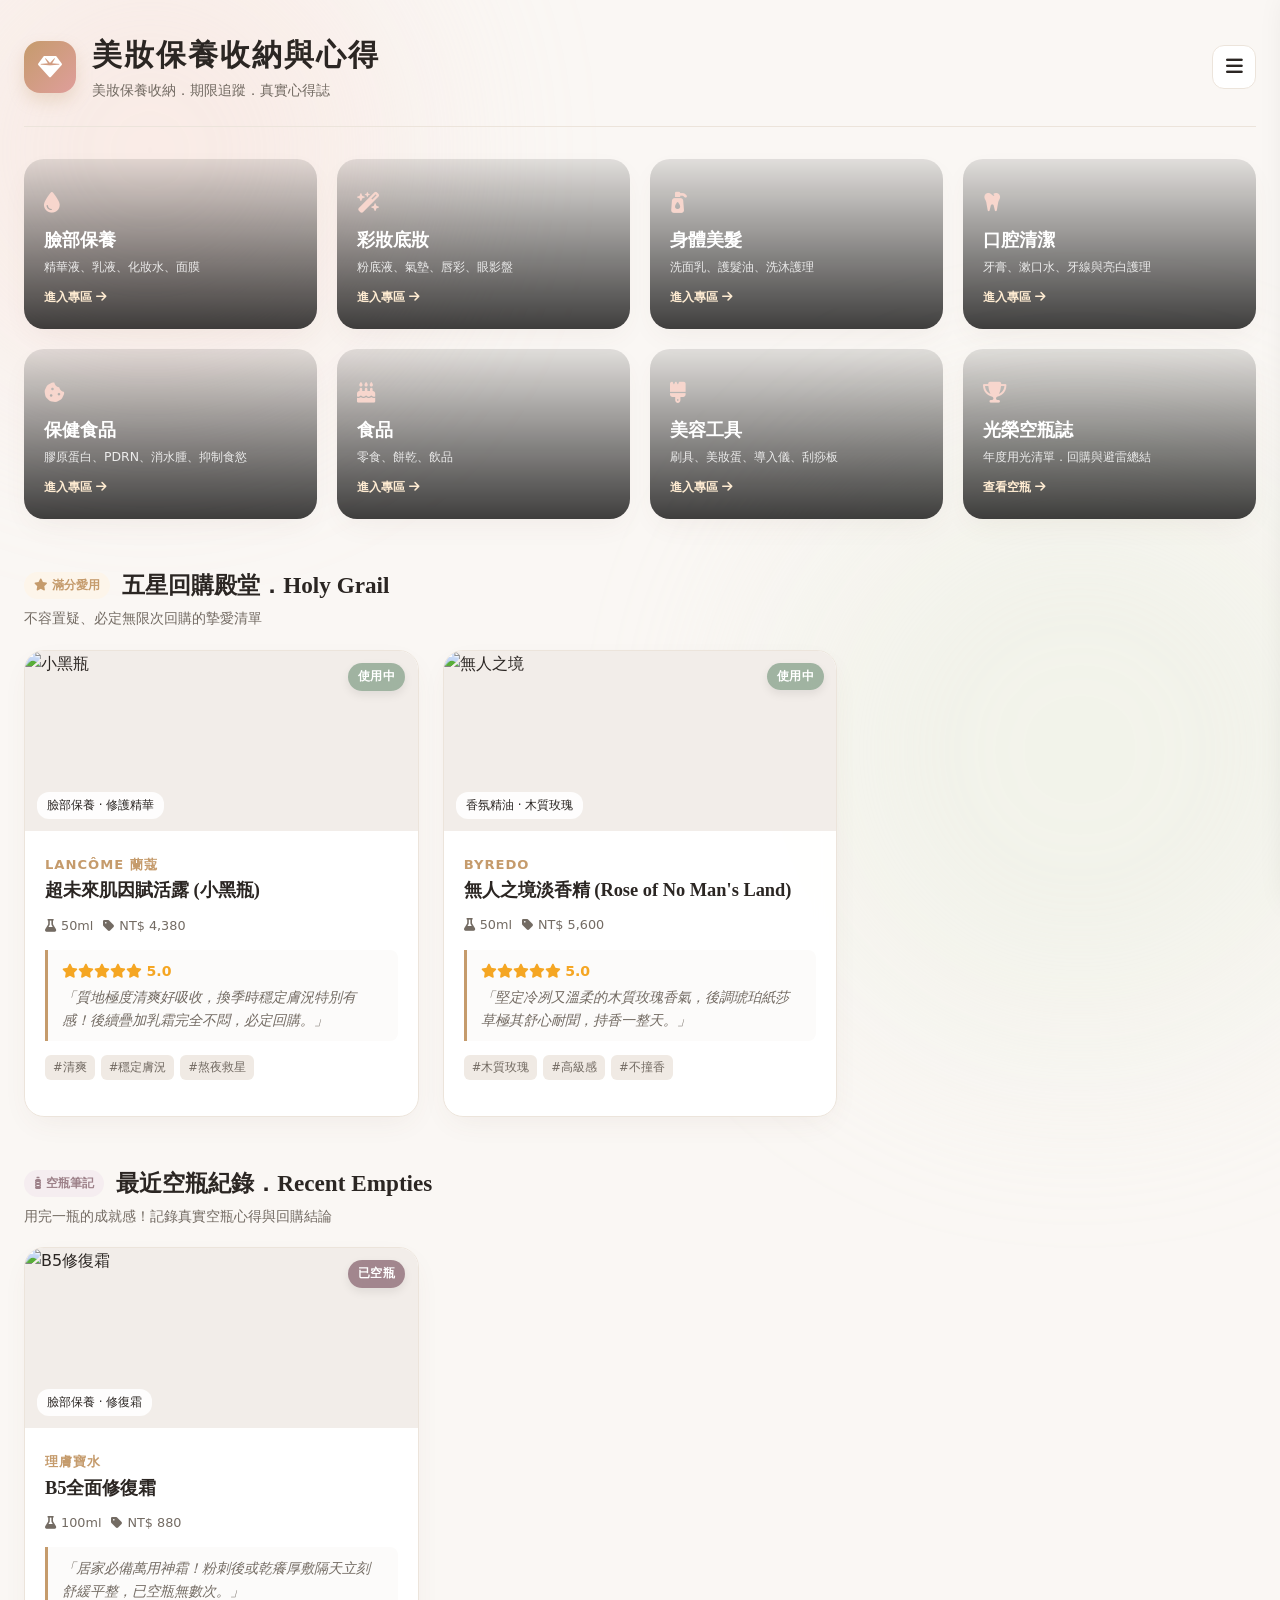
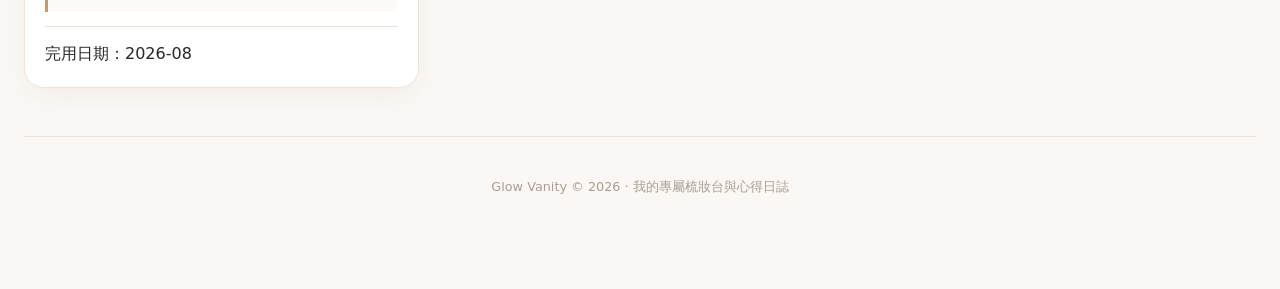
==== commit 027772ca: "更新" ====
--- a/index.html
+++ b/index.html
@@ -53,6 +53,11 @@
         </a>
       </li>
       <li>
+        <a href="Oralhealth.html" class="nav-link">
+          <i class="fa-solid fa-teeth"></i> 口腔清潔 (Oral health)
+        </a>
+      </li>
+      <li>
         <a href="healthfood.html" class="nav-link">
           <i class="fa-solid fa-cookie-bite"></i> 保健食品 (Health & food)
         </a>
@@ -75,7 +80,7 @@
       <li class="divider"></li>
       <li>
         <a href="empties.html" class="nav-link">
-          <i class="fa-solid fa-trophy"></i> 光榮空瓶記 (Empties)
+          <i class="fa-solid fa-trophy"></i> 必定回購商品 
         </a>
       </li>
     </ul>
@@ -135,6 +140,17 @@
           </div>
         </a>
         
+        <!-- 口腔清潔 -->
+        <a href="Oralhealth.html" class="portal-card">
+          <div class="portal-bg" style="background-image: url('https://images.unsplash.com/photo-1559591937-e10323971e4a?w=600&auto=format&fit=crop&q=80');"></div>
+          <div class="portal-content">
+            <div class="portal-icon"><i class="fa-solid fa-tooth"></i></div>
+            <h3>口腔清潔</h3>
+            <p>牙膏、漱口水、牙線與亮白護理</p>
+            <span class="portal-link-text">進入專區 <i class="fa-solid fa-arrow-right"></i></span>
+          </div>
+        </a>
+        
         <!-- 保健食品 -->
         <a href="healthfood.html" class="portal-card">
           <div class="portal-bg" style="background-image: url('https://images.unsplash.com/photo-1584308666744-24d5c474f2ae?w=1200&auto=format&fit=crop&q=80');"></div>
